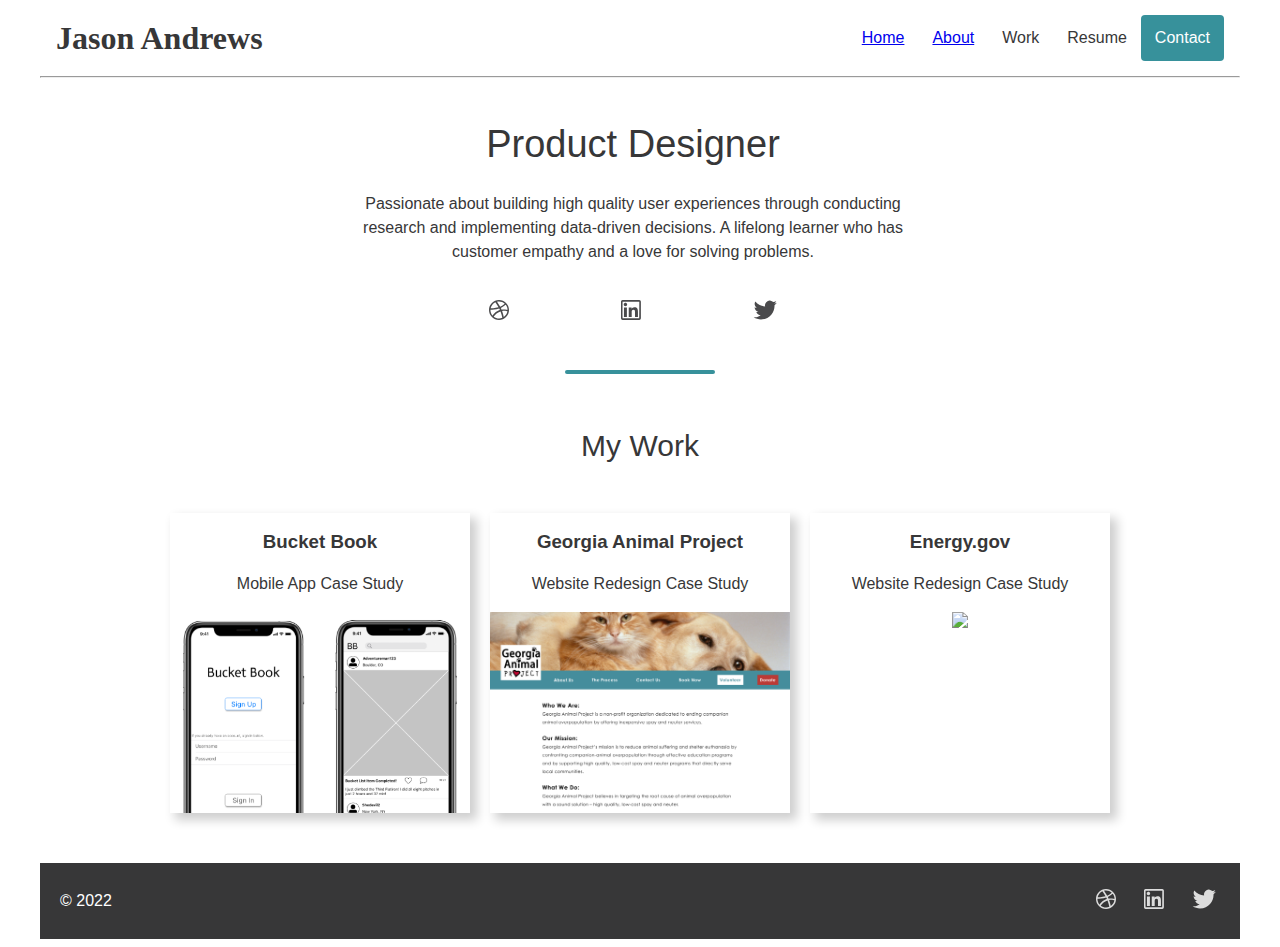
==== index.html @ a4d90189 "init commit" ====
<!DOCTYPE html>
<html>
   <head>
     <title>Jason Andrews - Product Designer</title>
     <meta name="viewport" content="width=device-width, initial-scale=1">
     <link href="css/index.css" rel="stylesheet" type="text/css">
   </head>  
   <body>
       <!-- header -->
    <header>
         <div>
           <h2>Jason Andrews</h2>
         </div>
         <nav>
             <ul class="mainNav">
                <li class="navCollapse"><a href="#">Home</a></li>
                <li class="navCollapse"><a href="aboutMe.html">About</a></li>
                <li class="navCollapse">Work</li>
                <li class="navCollapse">Resume</li>
                <li class="mobileNav">Menu</li>
                <li class="contactButton">Contact</li>
             </ul>
           </nav>
    </header>
    <hr>
     <!-- home page main section styles -->
  <section class="homeHero">
      <div class="homeText">
          <h1>Product Designer</h1>
    <p>Passionate about building high quality user experiences through conducting research and implementing data-driven decisions. A lifelong learner who has customer empathy and a love for solving problems.</p>
     <div class="homePageIcons">
         <img src="images/Dribbble.svg" class="mainIcons">
         <img src="images/linkedin.svg" class="mainIcons"> 
         <img src="images/Twitter.svg" class="mainIcons">
    </div>
  </div>

  </section>
<hr class="styledHR">
  <div class="heading">
       <!-- my work section, HW18 asked for this section to be coded with CSS grid, I used CSS grid on "My Skills" section instead  -->
    <h4>My Work</h4>
</div>
  <section class="myWork">
    <div class="caseStudy">
       <h3>Bucket Book</h3>
       <p>Mobile App Case Study</p>
       <img src="images/bucketBook_mockups.png" class="caseStudyPic">
     </div> 
     <div class="caseStudy">
        <h3>Georgia Animal Project</h3>
        <p>Website Redesign Case Study</p>
        <img src="images/GAP_aboutUs.png" class="caseStudyPic">
    </div> 
    <div class="caseStudy">
        <h3>Energy.gov</h3>
        <p>Website Redesign Case Study</p>
        <img src="images/energy.govHomePage.png" class="caseStudyPic">
    </div> 
</section>
<footer>
    <p class="copyright">© 2022</p>
    <ul>
        <li><img src="images/Dribbble.svg" class="footerIcons"></li>
        <li><img src="images/linkedin.svg" class="footerIcons"></li>
        <li><img src="images/Twitter.svg" class="footerIcons"></li>
    </ul>
  </footer>
</body>
</html>
---- css/index.css ----
/* general styles */
body {
    max-width: 1200px;
    margin-left: auto;
    margin-right: auto;
    font-family: Arial, sans-serif, Spartan;
    color: #373738 
}
section {
    display: flex;
    justify-content: center;   
}
.styledHR {
    background-color: #37919B;
    width: 150px;
    height: 4px;
    border: none;
    border-radius: 4px;
}
/* header styles */
header {
    display: flex;
    flex-direction: row;
    justify-content: space-between;
    align-items: center;
    padding: 0px 16px 0px 16px;
    height: 60px;
}
header ul { 
    list-style-type: none;
    
}
nav {
    display: flex;
    flex-direction: row;
}
.mobileNav { display: none; 
}
.contactButton {
    border-radius: 4px ;
    background-color: #37919B;
    color: white;
}
nav ul {
    display: flex;
    flex-direction: row;
    text-decoration: none;
    align-items: baseline;
}
  /* text styles */ 
p { 
    line-height: 1.5;
    font-weight: 100;
}
h1 {
  font-size: 38px;
  white-space: nowrap;
  font-weight: 100;
}
h2 {
    font-size: 32px;
    white-space: nowrap;
    font-family: Share;
}
h3 {
    font-size: 16px 5px;
}
h4 {
    font-size: 30px;
    white-space: nowrap;
    font-weight: 100; 
}
.heading {
    display: flex;
    justify-content: center;
}
li { 
    padding: 14px 14px; 
    
}
.subHeading {
    display: flex;
    justify-content: center;
}
/* home page styles */
.homeText {
    padding: 0px 20px 0px 16px;
    max-width: 600px;  
    text-align: center;
}
.homeImg {
    width: 100%;
    height: auto;       
}
.homeImgContainer {
    width: 50%;
    padding: 0px 0px 0px 30px;
    max-width: 300px;
    min-width: 200px;
}
.homeHero {
    height: auto;
    margin: 20px 10px 20px 0px;  
  
}
.homePageIcons {
    display: flex;
    justify-content: space-around;
    align-items: center;
    padding: 20px 100px 30px 100px;
    filter: invert(22%) sepia(6%) saturate(99%) hue-rotate(202deg) brightness(92%) contrast(96%);   
}
.mainIcons { 
    height: 20px;
}

/* about me page styles */
.heading {
    margin: 15px 0px 0px 0px;
}

.aboutMeContent {
    width: 80%;
    padding-bottom: 20px;
}
.aboutMeImg {
   width: 250px;
   float: right;
   margin: 5px 0px 20px 20px;
}

/* my work styles */
.myWork {
    height: auto;
    margin: 0px 0px 40px 0px;
    
}
.caseStudy {
    width: 300px;
    height: 300px;
    text-align: center;
    overflow: hidden;
    margin: 10px;
    box-shadow: 6px 6px 10px 1px #CECECE;  
}
.caseStudyPic {
    width: 100%;
    max-width: 100%;
    height: auto;
}
/* my skills styles */
.mySkills {
    margin: 30px 0px 0px 0px;
}
.skillsLeft {grid-area: skillsLeft;}
.skillsCenter {grid-area: skillsCenter;}
.skillsRight {grid-area: skillsRight;}
.skills {
    display: grid; 
    grid-template-columns: 33% 33% 33%;
    grid-template-areas: 'skillsLeft skillsCenter skillsRight';
    width: 80%;
    margin: 50px;
}

.skills li {
    line-height: 1;
}
/* footer styles */
footer {
    background-color: #373738;
    display: flex;
    justify-content: space-between;
    align-items: center;
    height:76px;
}
.copyright {
    color: white;
    display: flex;
    justify-content: flex-start;
    padding: 20px;
}
footer ul { 
    display: flex;
    justify-content: flex-end;
    align-items: center;
    padding: 10px;
    color: white;
    list-style-type: none;   
}
.footerIcons {
    filter: invert(100%) sepia(0%) saturate(7500%) hue-rotate(300deg) brightness(100%) contrast(104%);
    height: 20px
}

/* media queries */ 
@media (max-width: 690px) {
  header ul { font-size: 14px;}
  h2 {font-size: 28px}
  h1 {font-size: 32px;}
}

@media (max-width: 600px) {
    .aboutMeImg {
        width: 100%;
        margin: 5px 0px 20px 0px; 
     }
    .navCollapse {
        display: none;
    } 
    .mobileNav { 
        display: flex; 
        border-radius: 4px ;
        border-color: #373738 ;
        border-style: inset;
        border-width: thin;
        margin: 0px 10px;
        padding: 13px;
    }
.mainNav {
    padding: 0;
}
    .skills {
       display: flex;
       flex-direction: column; 
} 
    .skillsList {
       list-style-type: none;
       text-align: center;
       margin: 0;
       padding: 0;
}
    .aboutMeContent {
       width: 90%;
}
}
@media (max-width: 750px) {
    .myWork {
      display: flex;
      flex-direction: column;
      justify-content: center;
      align-items: center
     }
     .caseStudy {
        width: 375px;
        height: 375px;
    }
    }
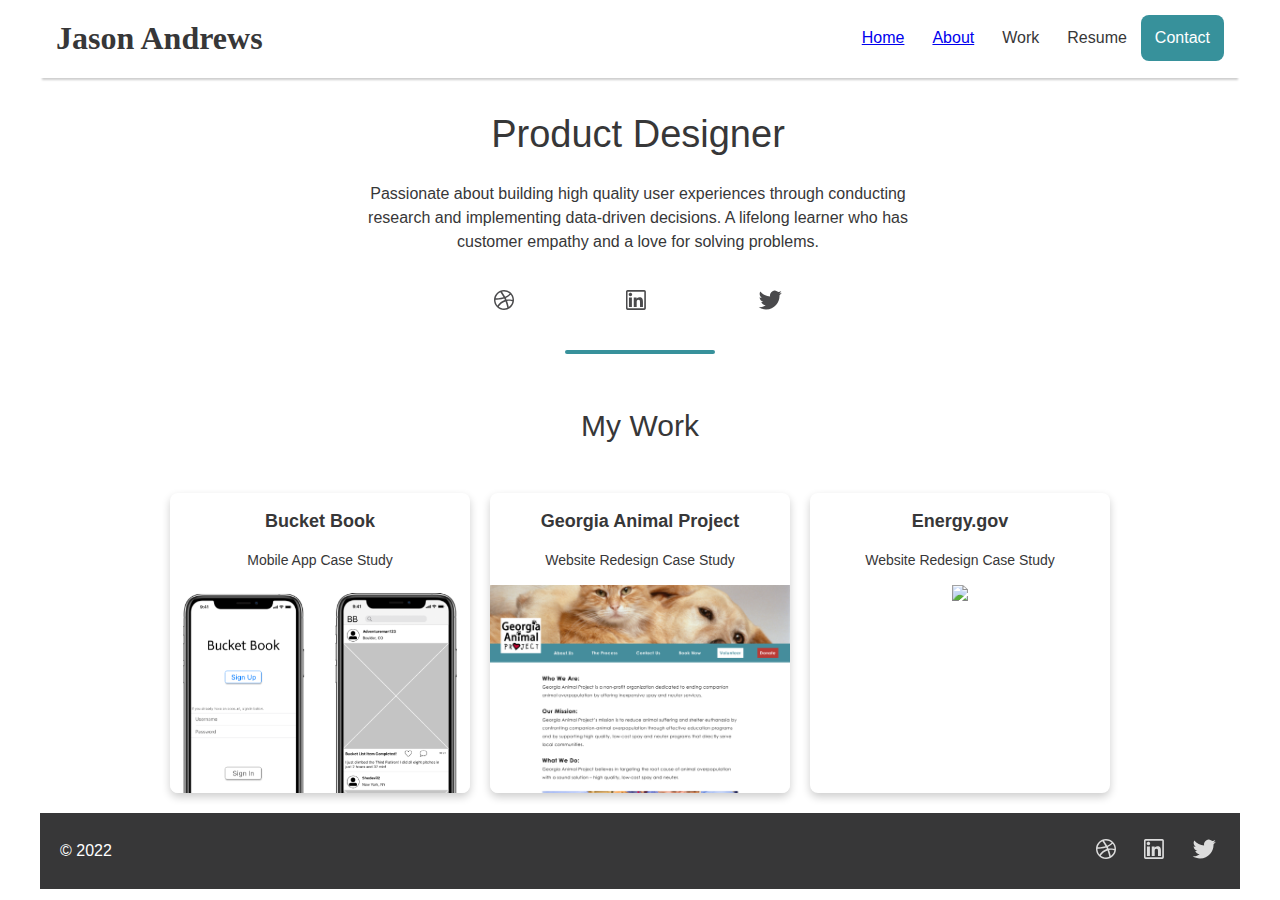
==== commit 7dd4c69e: "added mobile nav, jQuery interactions, changes to cards and started on button hover states" ====
--- a/index.html
+++ b/index.html
@@ -4,6 +4,7 @@
      <title>Jason Andrews - Product Designer</title>
      <meta name="viewport" content="width=device-width, initial-scale=1">
      <link href="css/index.css" rel="stylesheet" type="text/css">
+     <script src="https://ajax.googleapis.com/ajax/libs/jquery/3.5.1/jquery.min.js"></script>
    </head>  
    <body>
        <!-- header -->
@@ -17,12 +18,22 @@
                 <li class="navCollapse"><a href="aboutMe.html">About</a></li>
                 <li class="navCollapse">Work</li>
                 <li class="navCollapse">Resume</li>
-                <li class="mobileNav">Menu</li>
+                <li id="mobileNav" class="mobileNav">Menu</li>
                 <li class="contactButton">Contact</li>
              </ul>
            </nav>
     </header>
-    <hr>
+   
+    <ul class="subNav">
+      <li class="subNavItem"><a href="#">Home</a></li>
+      <hr>
+      <li class="subNavItem"><a href="aboutMe.html">About</a></li>
+      <hr>
+      <li class="subNavItem">Work</li>
+      <hr>
+      <li class="subNavItem">Resume</li>      
+    </ul>
+<div id="grayBG" class="grayBG"></div>
      <!-- home page main section styles -->
   <section class="homeHero">
       <div class="homeText">
@@ -67,4 +78,5 @@
     </ul>
   </footer>
 </body>
+<script src="js/index.js"></script>
 </html>
--- a/css/index.css
+++ b/css/index.css
@@ -1,4 +1,13 @@
 /* general styles */
+a:visited {
+    color: pink ;
+}
+li:hover {
+    color: #37919B;
+}
+.skillsList li:hover {
+    color: #373737;
+}
 body {
     max-width: 1200px;
     margin-left: auto;
@@ -17,14 +26,27 @@
     border: none;
     border-radius: 4px;
 }
+.grayBG {
+    position: fixed;
+    display: none;
+    background-color: gray;
+    height: 100%;
+    width: 100%;
+    opacity: 65%; 
+   
+    animation: fade 2s linear;
+}
 /* header styles */
 header {
     display: flex;
     flex-direction: row;
     justify-content: space-between;
     align-items: center;
-    padding: 0px 16px 0px 16px;
+    padding: 0px 16px 10px 16px;
     height: 60px;
+    box-shadow: 0 4px 2px -2px #CECECE;
+   /* position: fixed; */
+    
 }
 header ul { 
     list-style-type: none;
@@ -34,12 +56,37 @@
     display: flex;
     flex-direction: row;
 }
-.mobileNav { display: none; 
+.mobileNav { display: none;
+}
+.mobileNav:hover {
+    box-shadow: 0px 4px 8px #CECECE;
+}
+.subNav {
+    display: none;
+    list-style-type: none;
+    background-color: #ffffff;
+    position: absolute;
+    width: 100%;
+    padding: 0px;
+    margin: 0;
+    z-index: 100;
+    max-width: 1200px;
+    padding-bottom: 10px;
+}
+.mobileNav:hover {
+    color: #373738;
+}
+.subNavItem {
+    margin-left: 6px;
 }
 .contactButton {
-    border-radius: 4px ;
+    border-radius: 8px ;
     background-color: #37919B;
     color: white;
+}
+.contactButton:hover {
+    box-shadow: 0px 4px 8px #CECECE;
+    color: #fff;
 }
 nav ul {
     display: flex;
@@ -60,10 +107,14 @@
 h2 {
     font-size: 32px;
     white-space: nowrap;
-    font-family: Share;
-}
+    font-family: share;
+}
+h2:hover {
+    color:#37919B;
+}
+
 h3 {
-    font-size: 16px 5px;
+    font-size: 18px !important;
 }
 h4 {
     font-size: 30px;
@@ -81,6 +132,9 @@
 .subHeading {
     display: flex;
     justify-content: center;
+}
+.caseStudy p {
+    font-size: 14px;
 }
 /* home page styles */
 .homeText {
@@ -100,7 +154,7 @@
 }
 .homeHero {
     height: auto;
-    margin: 20px 10px 20px 0px;  
+    margin: 10px 10px 10px 10px;  
   
 }
 .homePageIcons {
@@ -108,7 +162,8 @@
     justify-content: space-around;
     align-items: center;
     padding: 20px 100px 30px 100px;
-    filter: invert(22%) sepia(6%) saturate(99%) hue-rotate(202deg) brightness(92%) contrast(96%);   
+    filter: invert(22%) sepia(6%) saturate(99%) hue-rotate(202deg) brightness(92%) contrast(96%);
+    z-index: -1;   
 }
 .mainIcons { 
     height: 20px;
@@ -127,12 +182,13 @@
    width: 250px;
    float: right;
    margin: 5px 0px 20px 20px;
+   border-radius: 8px;
 }
 
 /* my work styles */
 .myWork {
     height: auto;
-    margin: 0px 0px 40px 0px;
+    margin: 0px 0px 10px 0px;
     
 }
 .caseStudy {
@@ -141,7 +197,8 @@
     text-align: center;
     overflow: hidden;
     margin: 10px;
-    box-shadow: 6px 6px 10px 1px #CECECE;  
+    box-shadow: 0px 4px 8px #CECECE;
+    border-radius: 8px;
 }
 .caseStudyPic {
     width: 100%;
@@ -149,23 +206,54 @@
     height: auto;
 }
 /* my skills styles */
+.skills {
+    margin: 0px;
+    width: 80%;
+}
 .mySkills {
-    margin: 30px 0px 0px 0px;
-}
-.skillsLeft {grid-area: skillsLeft;}
-.skillsCenter {grid-area: skillsCenter;}
-.skillsRight {grid-area: skillsRight;}
+    margin: 30px 10px 10px 10px;
+}
+.skillsLeft {
+    grid-area: skillsLeft;
+    box-shadow: 0px 4px 8px #CECECE;
+    border-radius: 8px;
+    padding: 10px 0px 10px 0px;
+    margin-right: 20px;
+    
+}
+.skillsCenter {
+    grid-area: skillsCenter;
+    box-shadow: 0px 4px 8px #CECECE;
+    border-radius: 8px;
+    padding: 10px 0px 10px 0px;
+    
+}
+.skillsRight {
+    grid-area: skillsRight;
+    box-shadow: 0px 4px 8px #CECECE;
+    border-radius: 8px;
+    padding: 10px 0px 10px 0px;
+    margin-left: 20px;
+    
+}
 .skills {
     display: grid; 
-    grid-template-columns: 33% 33% 33%;
+    grid-template-columns: 33% 34% 33%;
     grid-template-areas: 'skillsLeft skillsCenter skillsRight';
     width: 80%;
-    margin: 50px;
+}
+
+div .skills{
+    margin: 0px;
+    
 }
 
 .skills li {
     line-height: 1;
-}
+    list-style-type: none;
+    text-align: center;
+}
+
 /* footer styles */
 footer {
     background-color: #373738;
@@ -210,7 +298,7 @@
     } 
     .mobileNav { 
         display: flex; 
-        border-radius: 4px ;
+        border-radius: 8px ;
         border-color: #373738 ;
         border-style: inset;
         border-width: thin;
@@ -222,8 +310,22 @@
 }
     .skills {
        display: flex;
-       flex-direction: column; 
+       flex-direction: column;
+       box-shadow: 0px 4px 8px #CECECE;
+       margin: 10px 0px 20px 0px;
+       padding: 10px 0px 10px 0px;
+       border-radius: 8px;
 } 
+    .skillsLeft {
+        box-shadow: none;
+        
+    }
+     .skillsCenter {
+        box-shadow: none;
+    }
+    .skillsRight {
+        box-shadow: none;
+    }
     .skillsList {
        list-style-type: none;
        text-align: center;
@@ -239,10 +341,14 @@
       display: flex;
       flex-direction: column;
       justify-content: center;
-      align-items: center
+      align-items: center;
+      
      }
      .caseStudy {
-        width: 375px;
-        height: 375px;
-    }
-    }+        width: 90%;
+        height: 355px;
+    }
+    .skills {
+        width: 90%;
+    }
+}